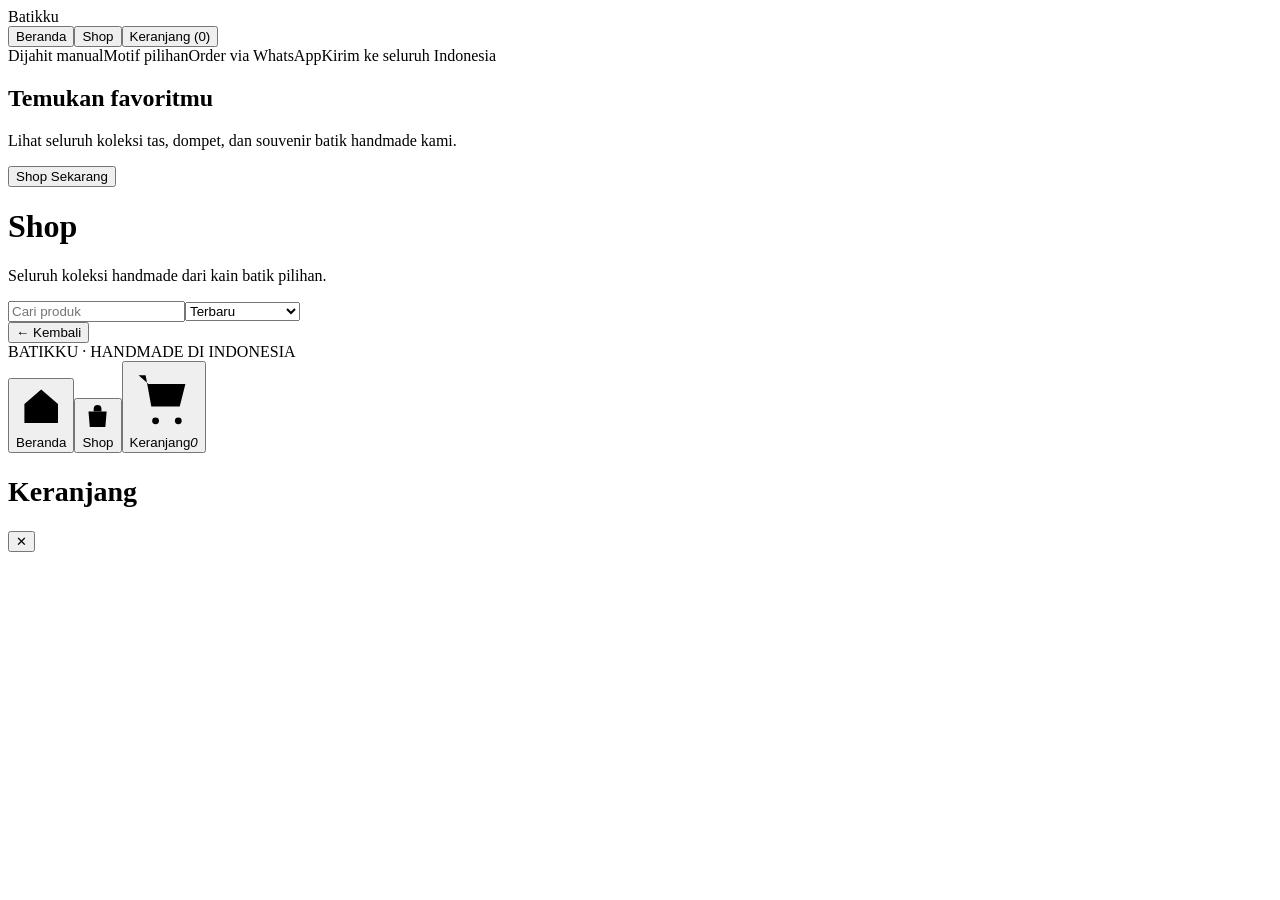
==== index.html @ 3e1d5f80 "Add files via upload" ====
<!DOCTYPE html>
<html lang="id">
<head>
<meta charset="utf-8">
<meta name="viewport" content="width=device-width, initial-scale=1, viewport-fit=cover">
<title>Batikku – Handmade Batik</title>
<link href="https://fonts.googleapis.com/css2?family=Cormorant+Garamond:wght@500;600&family=Inter:wght@400;500&display=swap" rel="stylesheet">
<link rel="icon" href="data:image/svg+xml,<svg xmlns=%22http://www.w3.org/2000/svg%22 viewBox=%220 0 100 100%22><text y=%22.9em%22 font-size=%2290%22>👜</text></svg>">
<link rel="stylesheet" href="assets/css/style.css">
</head>
<body>
<header><div class="hd"><span class="logo" data-g="home">Batikku</span><nav><button class="lk" data-g="home" id="n-home">Beranda</button><button class="lk" data-g="shop" id="n-shop">Shop</button><button class="lk" id="cb">Keranjang (<span id="cn">0</span>)</button></nav></div></header>
<main>
<!-- BERANDA -->
<div class="v" id="v-home">
 <div class="slw"><div class="sl" id="sl"></div><div class="dots" id="dots"></div></div>
 <div class="perks"><span>Dijahit manual</span><span>Motif pilihan</span><span>Order via WhatsApp</span><span>Kirim ke seluruh Indonesia</span></div>
 <div id="hsecs"></div>
 <div class="band"><h2>Temukan favoritmu</h2><p>Lihat seluruh koleksi tas, dompet, dan souvenir batik handmade kami.</p><button class="btn" data-g="shop">Shop Sekarang</button></div>
</div>
<!-- SHOP -->
<div class="v" id="v-shop">
 <div class="ph"><h1>Shop</h1><p>Seluruh koleksi handmade dari kain batik pilihan.</p></div>
 <div class="bar"><div class="tabs" id="tabs"></div></div>
 <div class="fl"><input id="q" type="search" placeholder="Cari produk"><select id="so"><option value="new">Terbaru</option><option value="best">Terlaris</option><option value="lo">Harga terendah</option><option value="hi">Harga tertinggi</option></select></div>
 <div class="grid" id="grid"></div>
</div>
<!-- DETAIL -->
<div class="v" id="v-item"><button class="back" id="bk">← Kembali</button><div class="dt" id="dt"></div></div>
</main>
<footer>BATIKKU · HANDMADE DI INDONESIA</footer>
<div class="bn"><button data-g="home" id="b-home"><svg viewBox="0 0 24 24"><path d="M4 11l8-7 8 7v9H4z"/><path d="M10 20v-6h4v6"/></svg>Beranda</button><button data-g="shop" id="b-shop"><svg viewBox="0 0 24 24"><path d="M5 8h14l-1 12H6z"/><path d="M9 8V6a3 3 0 0 1 6 0v2"/></svg>Shop</button><button data-cart><svg viewBox="0 0 24 24"><circle cx="9" cy="20" r="1.2"/><circle cx="17" cy="20" r="1.2"/><path d="M3 4h2.5l2 11h10l2-8H6.5"/></svg>Keranjang<em id="cn2">0</em></button></div>
<div class="ov" id="cart"><div class="sheet"><div class="row"><h2 style="font-size:28px">Keranjang</h2><button class="x" data-x>✕</button></div><div id="ci"></div><div id="cf"></div></div></div>

<script src="data/products.js"></script>

<script src="assets/js/app.js"></script>

</body>
</html>
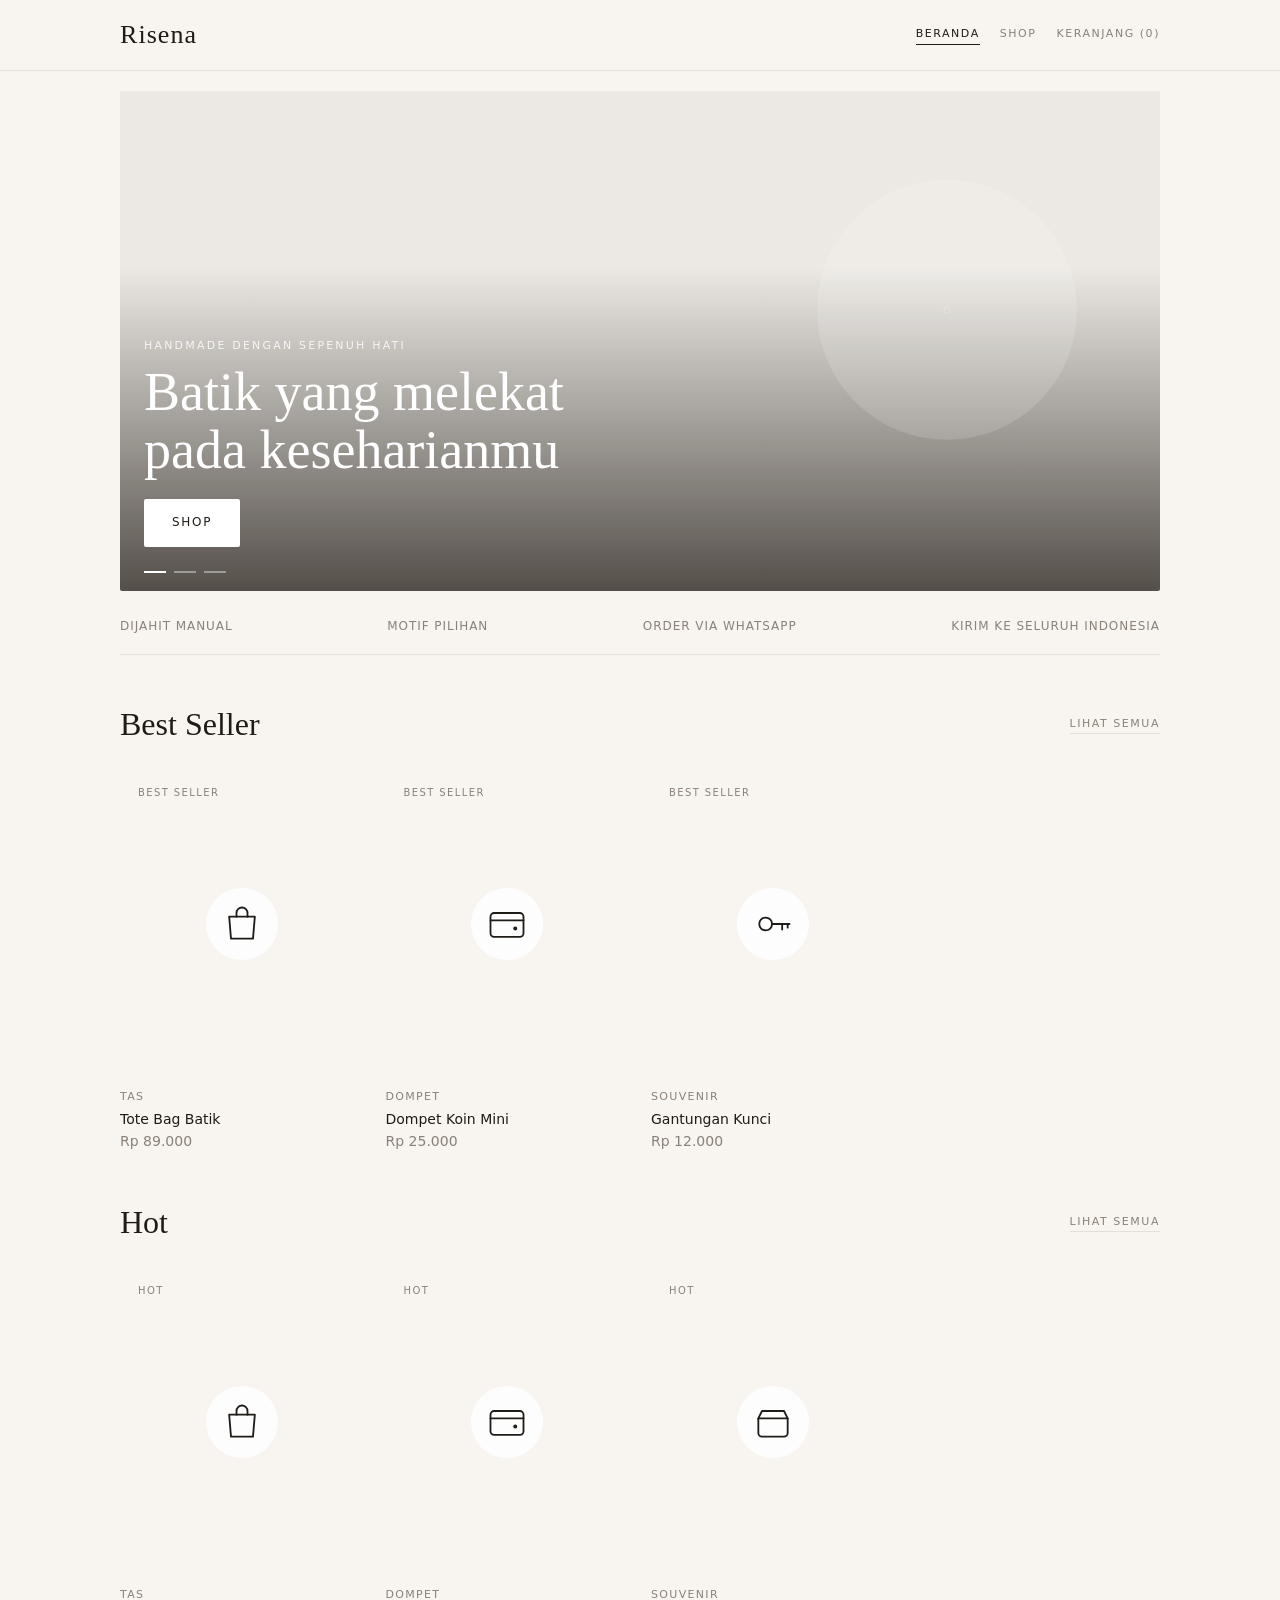
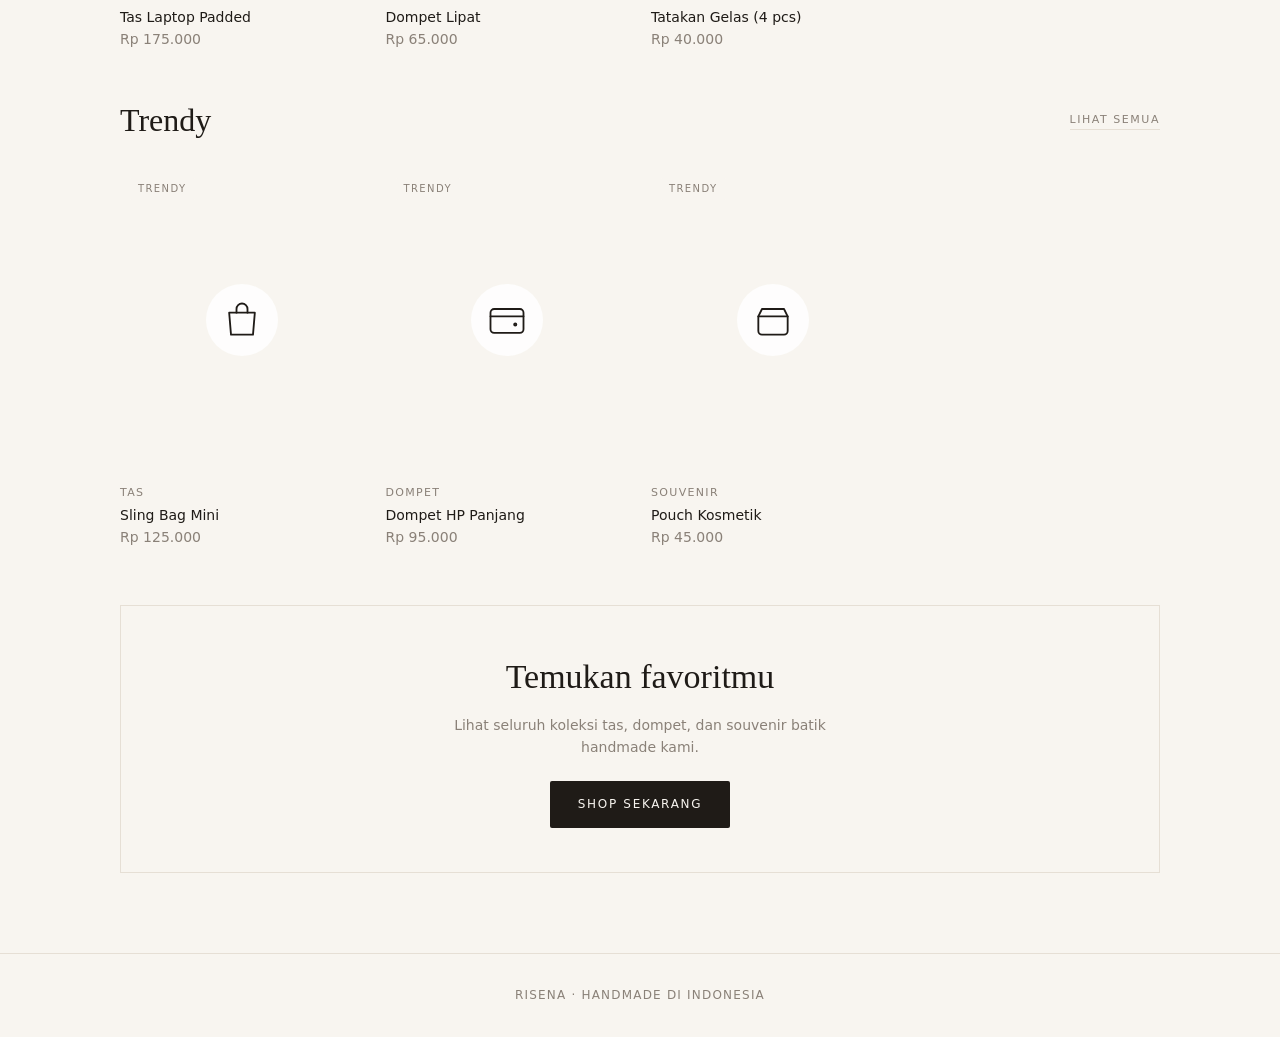
==== commit 77878bbc: "Change title and footer from Batikku to Risena" ====
--- a/index.html
+++ b/index.html
@@ -3,13 +3,13 @@
 <head>
 <meta charset="utf-8">
 <meta name="viewport" content="width=device-width, initial-scale=1, viewport-fit=cover">
-<title>Batikku – Handmade Batik</title>
+<title>Risena – Handmade Batik</title>
 <link href="https://fonts.googleapis.com/css2?family=Cormorant+Garamond:wght@500;600&family=Inter:wght@400;500&display=swap" rel="stylesheet">
 <link rel="icon" href="data:image/svg+xml,<svg xmlns=%22http://www.w3.org/2000/svg%22 viewBox=%220 0 100 100%22><text y=%22.9em%22 font-size=%2290%22>👜</text></svg>">
 <link rel="stylesheet" href="assets/css/style.css">
 </head>
 <body>
-<header><div class="hd"><span class="logo" data-g="home">Batikku</span><nav><button class="lk" data-g="home" id="n-home">Beranda</button><button class="lk" data-g="shop" id="n-shop">Shop</button><button class="lk" id="cb">Keranjang (<span id="cn">0</span>)</button></nav></div></header>
+<header><div class="hd"><span class="logo" data-g="home">Risena</span><nav><button class="lk" data-g="home" id="n-home">Beranda</button><button class="lk" data-g="shop" id="n-shop">Shop</button><button class="lk" id="cb">Keranjang (<span id="cn">0</span>)</button></nav></div></header>
 <main>
 <!-- BERANDA -->
 <div class="v" id="v-home">
@@ -28,7 +28,7 @@
 <!-- DETAIL -->
 <div class="v" id="v-item"><button class="back" id="bk">← Kembali</button><div class="dt" id="dt"></div></div>
 </main>
-<footer>BATIKKU · HANDMADE DI INDONESIA</footer>
+<footer>RISENA · HANDMADE DI INDONESIA</footer>
 <div class="bn"><button data-g="home" id="b-home"><svg viewBox="0 0 24 24"><path d="M4 11l8-7 8 7v9H4z"/><path d="M10 20v-6h4v6"/></svg>Beranda</button><button data-g="shop" id="b-shop"><svg viewBox="0 0 24 24"><path d="M5 8h14l-1 12H6z"/><path d="M9 8V6a3 3 0 0 1 6 0v2"/></svg>Shop</button><button data-cart><svg viewBox="0 0 24 24"><circle cx="9" cy="20" r="1.2"/><circle cx="17" cy="20" r="1.2"/><path d="M3 4h2.5l2 11h10l2-8H6.5"/></svg>Keranjang<em id="cn2">0</em></button></div>
 <div class="ov" id="cart"><div class="sheet"><div class="row"><h2 style="font-size:28px">Keranjang</h2><button class="x" data-x>✕</button></div><div id="ci"></div><div id="cf"></div></div></div>
 
--- a/assets/css/style.css
+++ b/assets/css/style.css
@@ -0,0 +1,78 @@
+:root{--bg:#f8f5f0;--surf:#fff;--ink:#1f1b17;--mut:#8a8178;--line:#e6dfd5;--btn:#1f1b17;--btnT:#f8f5f0;box-sizing:border-box;padding-top:env(safe-area-inset-top,0px);padding-bottom:env(safe-area-inset-bottom,0px)}
+@media(prefers-color-scheme:dark){:root:not([data-theme="light"]){--bg:#141210;--surf:#1c1916;--ink:#f1ebe2;--mut:#9a9086;--line:#2e2a25;--btn:#f1ebe2;--btnT:#141210;color-scheme:dark}}
+:root[data-theme="dark"]{--bg:#141210;--surf:#1c1916;--ink:#f1ebe2;--mut:#9a9086;--line:#2e2a25;--btn:#f1ebe2;--btnT:#141210;color-scheme:dark}
+*{box-sizing:border-box}html{scroll-padding-top:70px}
+body{margin:0;background:var(--bg);color:var(--ink);font:14px/1.6 'Inter',system-ui,sans-serif;-webkit-font-smoothing:antialiased}
+h1,h2,h3,.logo{font-family:'Cormorant Garamond',Georgia,serif;font-weight:500;margin:0}
+button{font:inherit;cursor:pointer;border:0;color:inherit;background:none;padding:0}a{color:inherit}
+header{position:sticky;top:env(safe-area-inset-top,0px);z-index:5;background:var(--bg);border-bottom:1px solid var(--line)}
+.hd{display:flex;align-items:center;justify-content:space-between;max-width:1080px;margin:0 auto;padding:14px 20px}
+.logo{font-size:26px;letter-spacing:.04em;cursor:pointer}
+nav{display:flex;gap:20px}
+.lk{font-size:11px;letter-spacing:.14em;text-transform:uppercase;color:var(--mut);padding-bottom:2px;border-bottom:1px solid transparent}.lk.on{color:var(--ink);border-color:var(--ink)}
+main{max-width:1080px;margin:0 auto;padding:0 20px 80px}
+.v{display:none}.v.on{display:block}
+/* slider */
+.slw{position:relative;margin:20px 0 8px}
+.sl{display:flex;overflow-x:auto;scroll-snap-type:x mandatory;scrollbar-width:none;border-radius:2px}.sl::-webkit-scrollbar{display:none}
+.sd{flex:none;width:100%;scroll-snap-align:start;min-height:420px;position:relative;background-size:cover;display:flex;align-items:flex-end}
+@media(min-width:800px){.sd{min-height:500px}}
+.sd::after{content:"";position:absolute;inset:0;background:linear-gradient(0deg,rgba(20,14,8,.72),rgba(20,14,8,.05) 65%)}
+.sd svg.big{position:absolute;right:8%;top:50%;transform:translateY(-62%);width:min(46%,260px);stroke:rgba(255,255,255,.9);fill:none;stroke-width:.5;z-index:1;background:rgba(255,255,255,.14);padding:12%;border-radius:50%}
+.sc{position:relative;z-index:2;color:#fff;padding:28px 24px 44px;max-width:560px}
+.sc .eb{font-size:11px;letter-spacing:.2em;text-transform:uppercase;opacity:.85}
+.sc h1{font-size:clamp(32px,6.5vw,54px);line-height:1.08;margin:8px 0 20px}
+.btn{display:inline-block;background:var(--btn);color:var(--btnT);padding:14px 28px;font-size:12px;letter-spacing:.14em;text-transform:uppercase;text-decoration:none;text-align:center;border-radius:2px}
+.btn.w{background:#fff;color:#1f1b17}.btn.o{background:transparent;color:var(--ink);border:1px solid var(--ink)}.btn.full{display:block;width:100%}
+.dots{position:absolute;left:24px;bottom:18px;display:flex;gap:8px;z-index:3}
+.dots i{width:22px;height:2px;background:rgba(255,255,255,.4);display:block}.dots i.on{background:#fff}
+.perks{display:flex;justify-content:space-between;gap:12px;flex-wrap:wrap;padding:18px 0;border-bottom:1px solid var(--line);color:var(--mut);font-size:12px;letter-spacing:.08em;text-transform:uppercase}
+.hs{padding-top:44px}.hs .row h2{font-size:32px}
+.row{display:flex;gap:12px;align-items:center;justify-content:space-between}
+.more{font-size:11px;letter-spacing:.14em;text-transform:uppercase;color:var(--mut);border-bottom:1px solid var(--line)}
+.grid{display:grid;grid-template-columns:repeat(2,1fr);gap:28px 14px;margin-top:22px}
+@media(min-width:800px){.grid{grid-template-columns:repeat(4,1fr);gap:40px 22px}}
+.card{text-align:left;display:block;position:relative}
+.img{aspect-ratio:4/5;display:grid;place-items:center;background-size:cover;transition:opacity .2s;border-radius:2px}.card:hover .img{opacity:.88}
+.ic{width:44px;height:44px;stroke:var(--ink);fill:none;stroke-width:1;stroke-linecap:round;stroke-linejoin:round;background:rgba(255,255,255,.85);padding:14px;box-sizing:content-box;border-radius:50%}
+.tag{position:absolute;top:10px;left:10px;background:var(--bg);color:var(--ink);font-size:10px;letter-spacing:.14em;text-transform:uppercase;padding:3px 8px;border-radius:2px;z-index:1}
+.card small{display:block;color:var(--mut);font-size:11px;letter-spacing:.12em;text-transform:uppercase;margin-top:12px}
+.card b{display:block;font-weight:500;margin-top:2px}.card span{color:var(--mut)}
+.band{margin-top:56px;padding:44px 24px;text-align:center;border:1px solid var(--line)}.band h2{font-size:34px;margin-bottom:10px}.band p{color:var(--mut);margin:0 auto 22px;max-width:420px}
+/* shop */
+.ph{padding:40px 0 22px}.ph h1{font-size:44px}.ph p{color:var(--mut);margin:4px 0 0}
+.bar{display:flex;flex-direction:column;gap:6px;border-top:1px solid var(--line);padding-top:18px}
+@media(min-width:700px){.bar{flex-direction:row;justify-content:space-between;align-items:center}}
+.tabs{display:flex;gap:22px;overflow-x:auto}
+.tab{font-size:12px;letter-spacing:.12em;text-transform:uppercase;color:var(--mut);padding-bottom:4px;border-bottom:1px solid transparent;white-space:nowrap}.tab.on{color:var(--ink);border-color:var(--ink)}
+input,textarea,select{width:100%;padding:12px 0;border:0;border-bottom:1px solid var(--line);background:transparent;color:var(--ink);font:inherit;border-radius:0;outline:0}
+input:focus,textarea:focus,select:focus{border-color:var(--ink)}select option{color:#000}
+.fl{display:grid;grid-template-columns:2fr 1fr;gap:20px;margin-top:10px}
+.empty{text-align:center;color:var(--mut);padding:40px 0;grid-column:1/-1}
+/* detail */
+.back{display:inline-block;margin:24px 0 18px;font-size:11px;letter-spacing:.14em;text-transform:uppercase;color:var(--mut)}
+.dt{display:grid;gap:28px}@media(min-width:800px){.dt{grid-template-columns:1fr 1fr;gap:56px}}
+.dt .img{aspect-ratio:1}.dt .ic{width:64px;height:64px;padding:22px}
+.dt h1{font-size:42px;line-height:1.1}.pr{font-size:24px;margin:8px 0 4px}.sold{color:var(--mut);font-size:12px}
+.lbl{font-size:11px;letter-spacing:.16em;text-transform:uppercase;color:var(--mut);margin:26px 0 10px}
+.opts{display:flex;gap:10px;flex-wrap:wrap}.sw{display:flex;align-items:center;gap:8px;padding:7px 14px 7px 8px;border:1px solid var(--line);border-radius:99px}
+.sw s{width:18px;height:18px;border-radius:50%;display:block;border:1px solid rgba(0,0,0,.1)}.sw.on{border-color:var(--ink)}
+.spec{width:100%;border-collapse:collapse}.spec td{padding:10px 0;border-bottom:1px solid var(--line)}.spec td:first-child{color:var(--mut);width:40%}
+.acts{display:grid;gap:10px;margin-top:28px}
+/* cart */
+.ov{position:fixed;inset:0;background:rgba(20,16,12,.45);z-index:20;display:none}.ov.show{display:block}
+.sheet{position:absolute;background:var(--bg);overflow:auto;padding:24px 22px calc(24px + env(safe-area-inset-bottom,0px));bottom:0;left:0;right:0;max-height:92%}
+@media(min-width:700px){.sheet{top:0;left:auto;width:420px;max-height:none}}
+.x{font-size:20px;color:var(--mut);line-height:1}
+.item{padding:18px 0;border-bottom:1px solid var(--line);align-items:flex-start}.th{width:56px;height:70px;background-size:cover;flex:none}
+.qty{display:flex;align-items:center;gap:12px;margin-top:8px}.qty button{width:26px;height:26px;border:1px solid var(--line);border-radius:50%}
+.note{font-size:12px;color:var(--mut);margin:14px 0}
+.flow{border:1px solid var(--line);padding:2px 16px 4px;margin:18px 0}.flow ol{margin:0;padding-left:18px;color:var(--mut);font-size:12.5px}.flow li{margin-bottom:4px}.flow .note{margin:10px 0}
+footer{border-top:1px solid var(--line);text-align:center;color:var(--mut);font-size:12px;letter-spacing:.1em;padding:32px 16px}
+.bn{display:none;position:fixed;left:50%;transform:translateX(-50%);bottom:calc(14px + env(safe-area-inset-bottom,0px));width:min(92%,380px);z-index:15;background:var(--btn);color:var(--btnT);border-radius:999px;padding:6px;box-shadow:0 10px 30px rgba(0,0,0,.25);justify-content:space-around}
+.bn button{flex:1;display:flex;flex-direction:column;align-items:center;gap:2px;padding:8px 0;border-radius:999px;font-size:10px;letter-spacing:.1em;text-transform:uppercase;opacity:.6;position:relative}
+.bn button.on{opacity:1;background:rgba(128,128,128,.25)}
+.bn svg{width:20px;height:20px;stroke:currentColor;fill:none;stroke-width:1.5;stroke-linecap:round;stroke-linejoin:round}
+.bn em{position:absolute;top:2px;left:calc(50% + 6px);background:#c0392b;color:#fff;font-style:normal;font-size:9px;min-width:16px;height:16px;border-radius:8px;place-items:center;letter-spacing:0;display:none}
+@media(max-width:699px){header nav{display:none}.hd{justify-content:center}.bn{display:flex}footer{padding-bottom:110px}}
+.img,.th,.sd{background-position:center}
